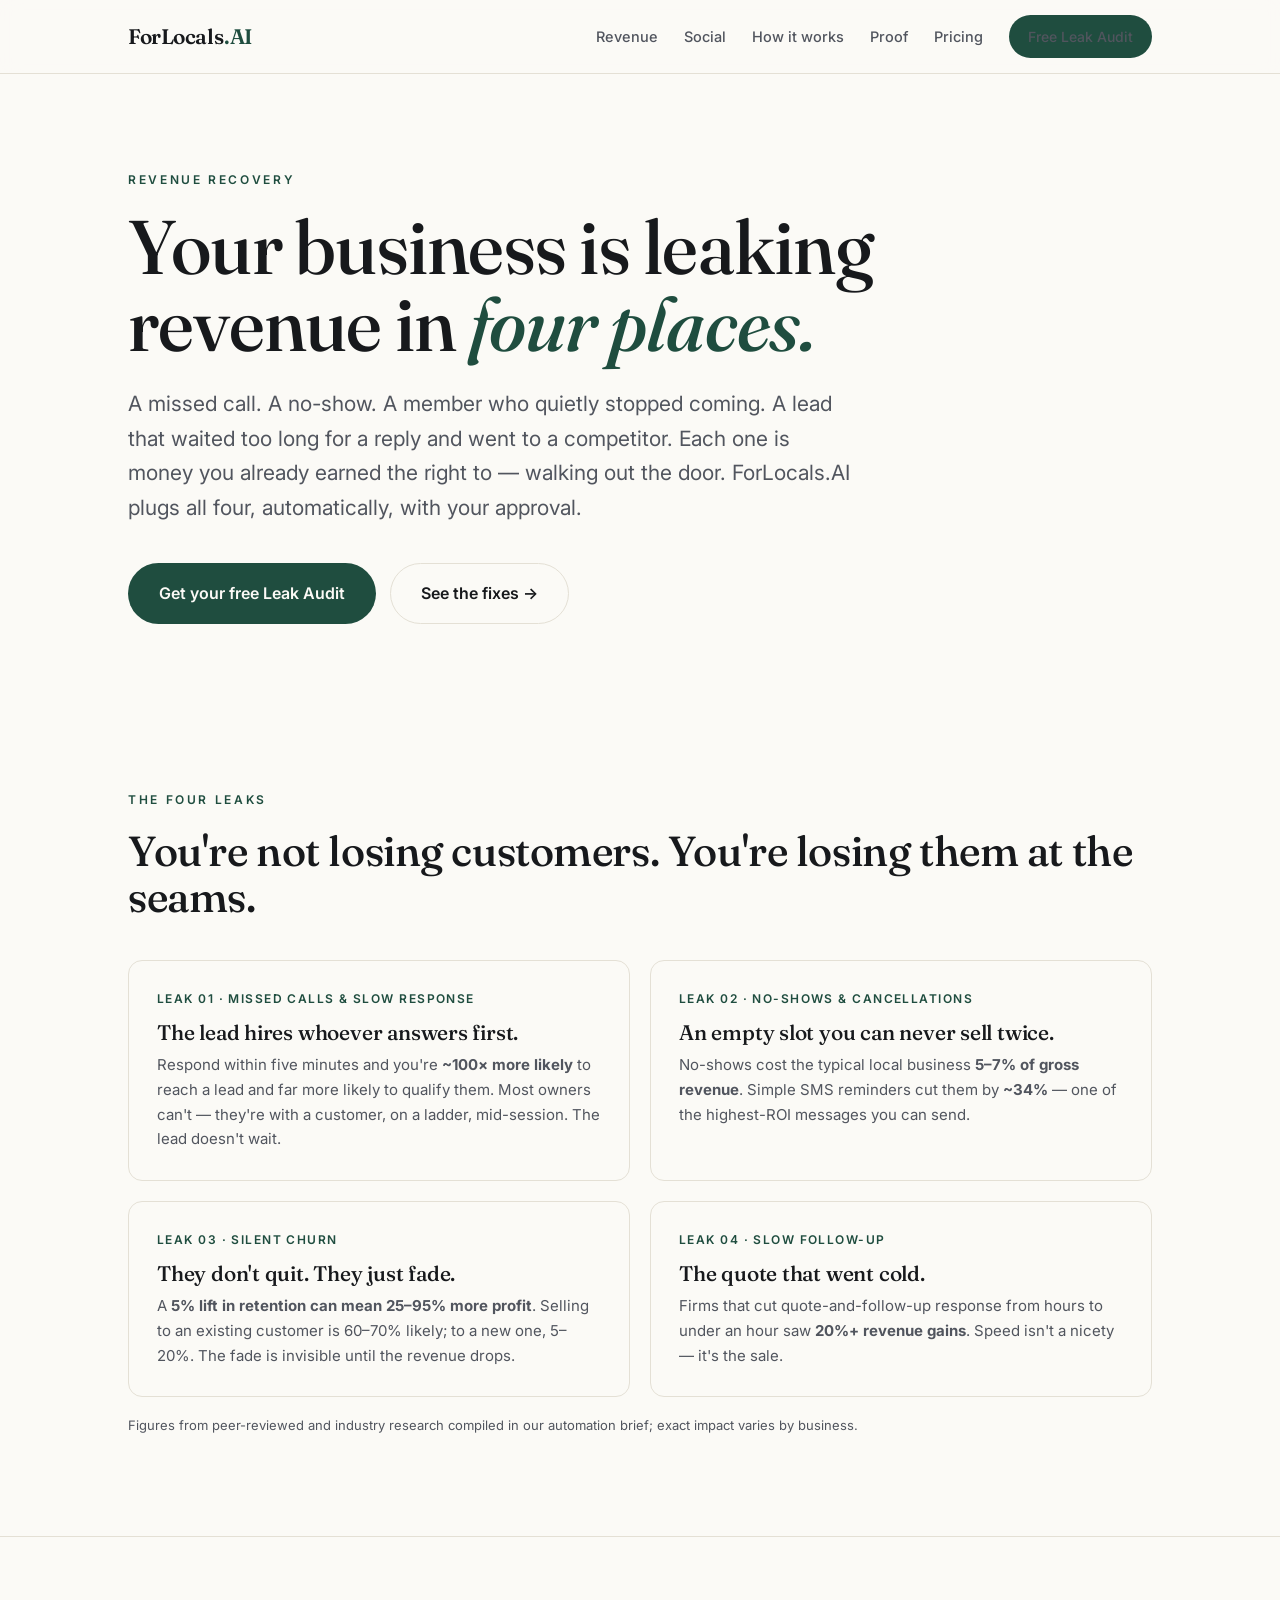
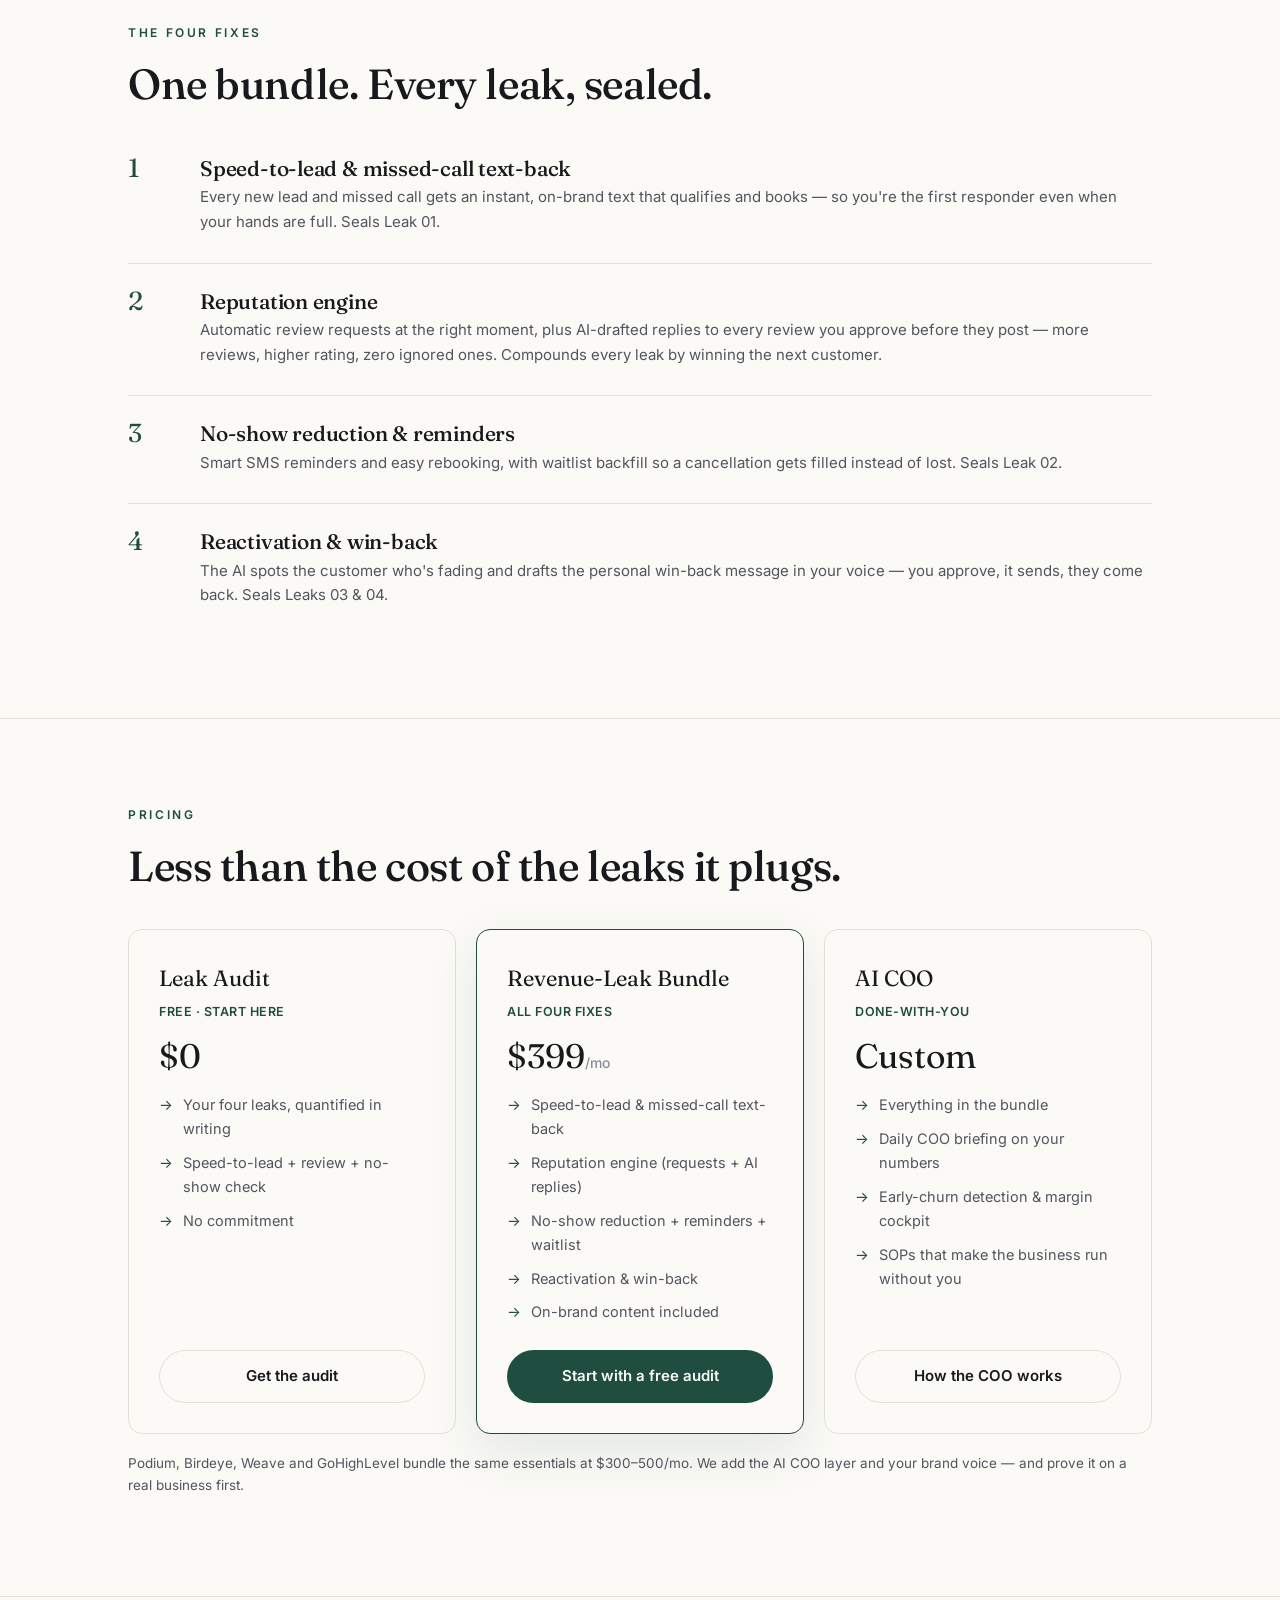
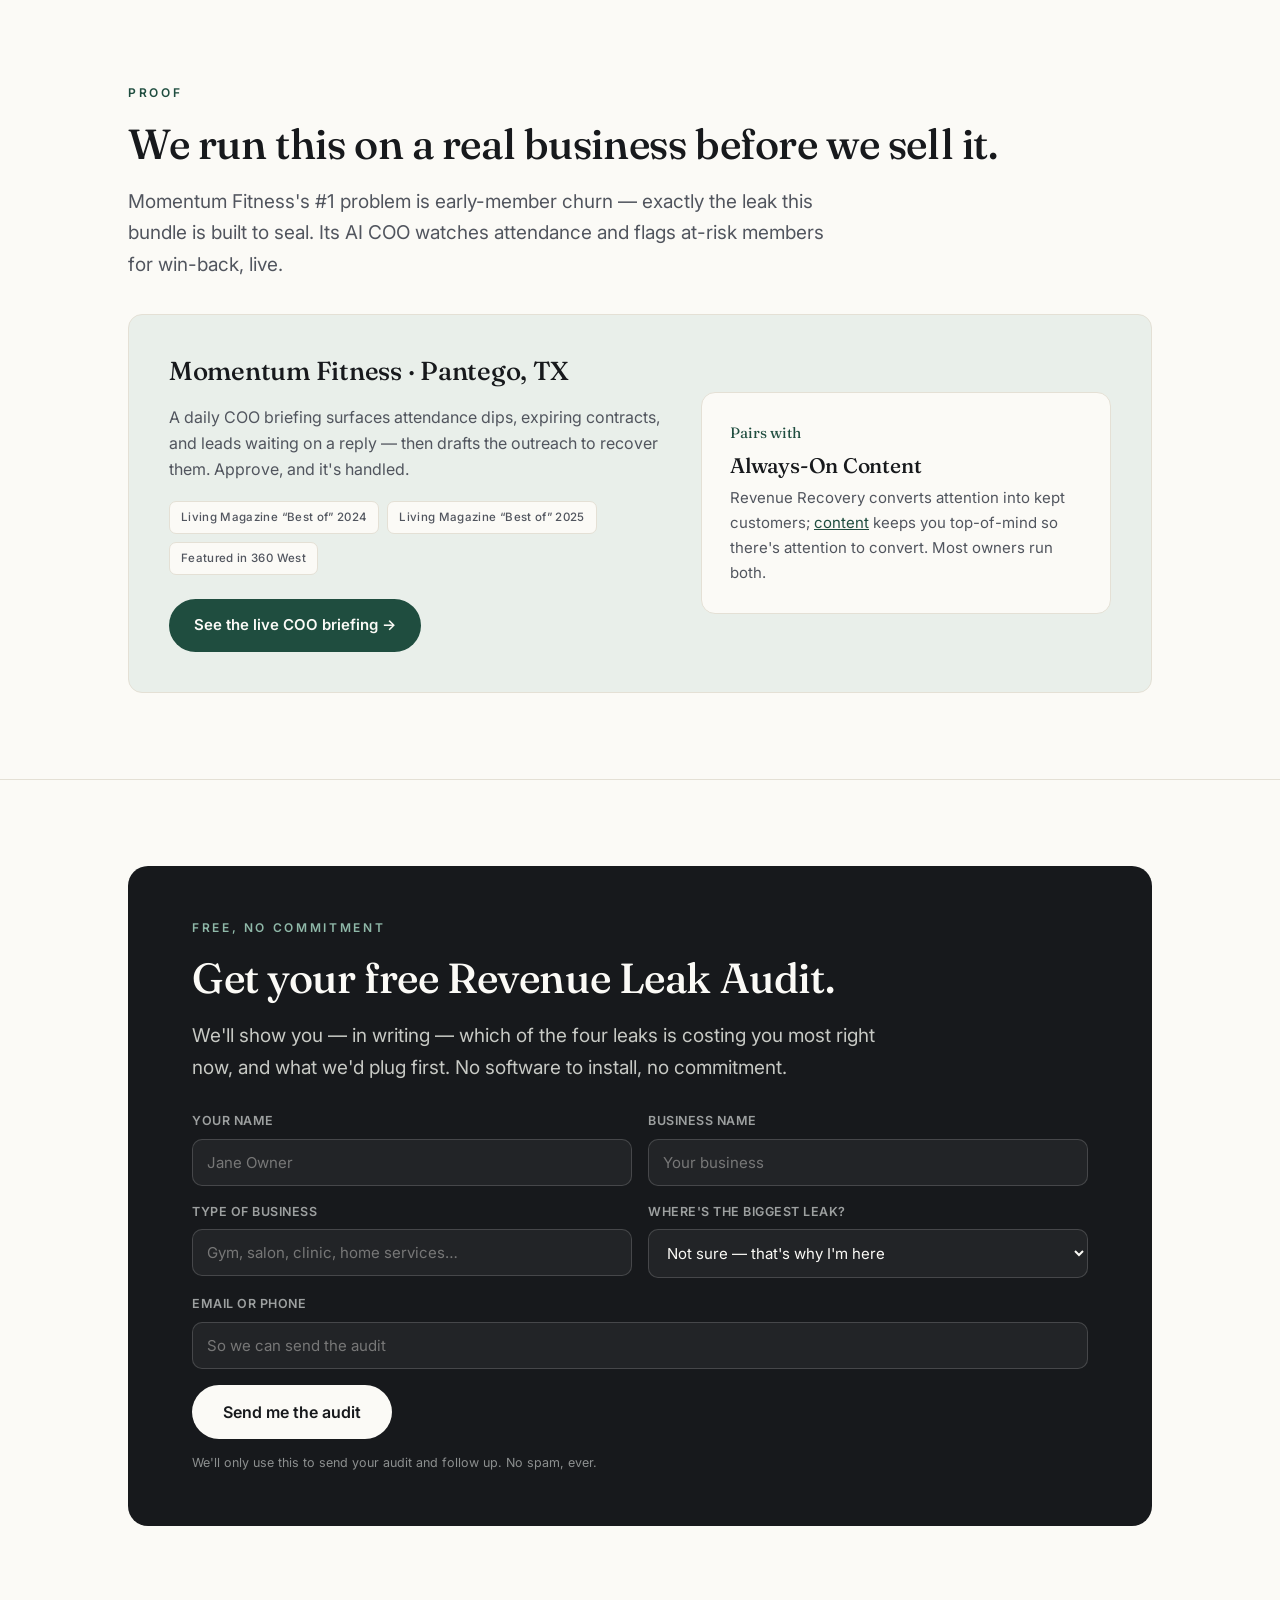
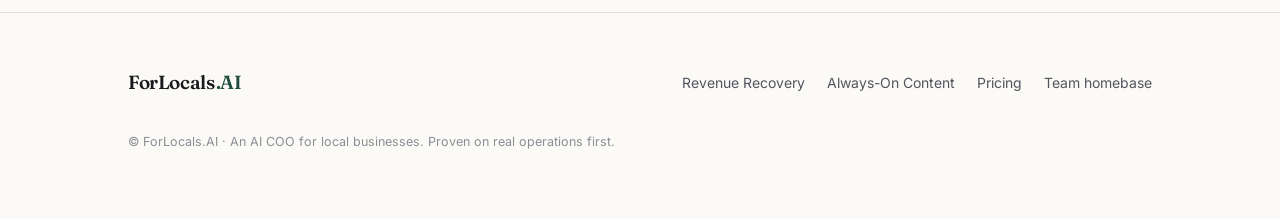
==== revenue/index.html @ 541c79ea "[website] Build public marketing site (home + /social + /revenue) on own brand Add ForLocals.AI's fi" ====
<!DOCTYPE html>
<html lang="en">
<head>
<meta charset="UTF-8" />
<meta name="viewport" content="width=device-width, initial-scale=1.0" />
<title>Revenue Recovery — ForLocals.AI</title>
<meta name="description" content="Your local business is leaking revenue in four places: missed calls, no-shows, silent churn, and slow follow-up. ForLocals.AI plugs all four — automatically, with your approval." />
<meta property="og:title" content="Revenue Recovery — ForLocals.AI" />
<meta property="og:description" content="Missed calls, no-shows, silent churn, slow follow-up. Four leaks, four fixes — proven on a real business." />
<link rel="preconnect" href="https://fonts.googleapis.com" />
<link rel="preconnect" href="https://fonts.gstatic.com" crossorigin />
<link href="https://fonts.googleapis.com/css2?family=Fraunces:ital,opsz,wght@0,9..144,400;0,9..144,500;1,9..144,500&family=Inter:wght@400;500;600&display=swap" rel="stylesheet" />
<link rel="stylesheet" href="/site/marketing.css" />
</head>
<body>

<nav class="site-nav">
  <div class="nav-inner">
    <a class="wordmark" href="/">ForLocals<span class="dot-ai">.AI</span></a>
    <span class="nav-spacer"></span>
    <button class="nav-toggle" aria-label="Menu">≡</button>
    <div class="nav-links">
      <a href="/revenue/">Revenue</a>
      <a href="/social/">Social</a>
      <a href="/#how">How it works</a>
      <a href="/#proof">Proof</a>
      <a href="#pricing">Pricing</a>
      <a class="btn btn-primary nav-cta" href="#audit">Free Leak Audit</a>
    </div>
  </div>
</nav>

<header class="hero">
  <div class="container">
    <p class="eyebrow">Revenue Recovery</p>
    <h1>Your business is leaking revenue in <em>four places.</em></h1>
    <p class="lead">A missed call. A no-show. A member who quietly stopped coming. A lead that waited
      too long for a reply and went to a competitor. Each one is money you already earned the right
      to — walking out the door. ForLocals.AI plugs all four, automatically, with your approval.</p>
    <div class="hero-actions">
      <a class="btn btn-primary btn-lg" href="#audit">Get your free Leak Audit</a>
      <a class="btn btn-ghost btn-lg" href="#fixes">See the fixes →</a>
    </div>
  </div>
</header>

<section class="section" id="leaks">
  <div class="container">
    <p class="eyebrow">The four leaks</p>
    <h2>You're not losing customers. You're losing them at the seams.</h2>
    <div class="grid grid-2" style="margin-top:40px;">
      <div class="card">
        <div class="kicker">Leak 01 · Missed calls &amp; slow response</div>
        <h3>The lead hires whoever answers first.</h3>
        <p>Respond within five minutes and you're <strong>~100× more likely</strong> to reach a lead
          and far more likely to qualify them. Most owners can't — they're with a customer, on a
          ladder, mid-session. The lead doesn't wait.</p>
      </div>
      <div class="card">
        <div class="kicker">Leak 02 · No-shows &amp; cancellations</div>
        <h3>An empty slot you can never sell twice.</h3>
        <p>No-shows cost the typical local business <strong>5–7% of gross revenue</strong>. Simple SMS
          reminders cut them by <strong>~34%</strong> — one of the highest-ROI messages you can send.</p>
      </div>
      <div class="card">
        <div class="kicker">Leak 03 · Silent churn</div>
        <h3>They don't quit. They just fade.</h3>
        <p>A <strong>5% lift in retention can mean 25–95% more profit</strong>. Selling to an existing
          customer is 60–70% likely; to a new one, 5–20%. The fade is invisible until the revenue drops.</p>
      </div>
      <div class="card">
        <div class="kicker">Leak 04 · Slow follow-up</div>
        <h3>The quote that went cold.</h3>
        <p>Firms that cut quote-and-follow-up response from hours to under an hour saw
          <strong>20%+ revenue gains</strong>. Speed isn't a nicety — it's the sale.</p>
      </div>
    </div>
    <p class="muted" style="font-size:13px;margin-top:18px;">Figures from peer-reviewed and industry
      research compiled in our automation brief; exact impact varies by business.</p>
  </div>
</section>

<section class="section" id="fixes">
  <div class="container">
    <p class="eyebrow">The four fixes</p>
    <h2>One bundle. Every leak, sealed.</h2>
    <div class="steps" style="margin-top:24px;">
      <div class="step"><div>
        <h3>Speed-to-lead &amp; missed-call text-back</h3>
        <p>Every new lead and missed call gets an instant, on-brand text that qualifies and books —
          so you're the first responder even when your hands are full. <span class="muted">Seals Leak 01.</span></p>
      </div></div>
      <div class="step"><div>
        <h3>Reputation engine</h3>
        <p>Automatic review requests at the right moment, plus AI-drafted replies to every review you
          approve before they post — more reviews, higher rating, zero ignored ones. <span class="muted">Compounds every leak by winning the next customer.</span></p>
      </div></div>
      <div class="step"><div>
        <h3>No-show reduction &amp; reminders</h3>
        <p>Smart SMS reminders and easy rebooking, with waitlist backfill so a cancellation gets
          filled instead of lost. <span class="muted">Seals Leak 02.</span></p>
      </div></div>
      <div class="step"><div>
        <h3>Reactivation &amp; win-back</h3>
        <p>The AI spots the customer who's fading and drafts the personal win-back message in your
          voice — you approve, it sends, they come back. <span class="muted">Seals Leaks 03 &amp; 04.</span></p>
      </div></div>
    </div>
  </div>
</section>

<section class="section" id="pricing">
  <div class="container">
    <p class="eyebrow">Pricing</p>
    <h2>Less than the cost of the leaks it plugs.</h2>
    <div class="tiers" style="margin-top:40px;">
      <div class="tier">
        <div class="tier-name">Leak Audit</div>
        <div class="tier-tag">Free · start here</div>
        <div class="price">$0</div>
        <ul>
          <li>Your four leaks, quantified in writing</li>
          <li>Speed-to-lead + review + no-show check</li>
          <li>No commitment</li>
        </ul>
        <a class="btn btn-ghost" href="#audit">Get the audit</a>
      </div>
      <div class="tier featured">
        <!-- PRICE TOKEN: default $399/mo, within the $300–500 incumbent band. Confirm exact figure. -->
        <div class="tier-name">Revenue-Leak Bundle</div>
        <div class="tier-tag">All four fixes</div>
        <div class="price">$399<small>/mo</small></div>
        <ul>
          <li>Speed-to-lead &amp; missed-call text-back</li>
          <li>Reputation engine (requests + AI replies)</li>
          <li>No-show reduction + reminders + waitlist</li>
          <li>Reactivation &amp; win-back</li>
          <li>On-brand content included</li>
        </ul>
        <a class="btn btn-primary" href="#audit">Start with a free audit</a>
      </div>
      <div class="tier">
        <div class="tier-name">AI COO</div>
        <div class="tier-tag">Done-with-you</div>
        <div class="price">Custom</div>
        <ul>
          <li>Everything in the bundle</li>
          <li>Daily COO briefing on your numbers</li>
          <li>Early-churn detection &amp; margin cockpit</li>
          <li>SOPs that make the business run without you</li>
        </ul>
        <a class="btn btn-ghost" href="/#how">How the COO works</a>
      </div>
    </div>
    <p class="muted" style="font-size:13.5px;margin-top:18px;">Podium, Birdeye, Weave and GoHighLevel
      bundle the same essentials at $300–500/mo. We add the AI COO layer and your brand voice — and
      prove it on a real business first.</p>
  </div>
</section>

<section class="section" id="proof">
  <div class="container">
    <p class="eyebrow">Proof</p>
    <h2>We run this on a real business before we sell it.</h2>
    <p class="lead" style="margin-bottom:34px;">Momentum Fitness's #1 problem is early-member
      churn — exactly the leak this bundle is built to seal. Its AI COO watches attendance and
      flags at-risk members for win-back, live.</p>
    <div class="proof-card">
      <div>
        <h3 style="font-size:26px;">Momentum Fitness · Pantego, TX</h3>
        <p class="muted">A daily COO briefing surfaces attendance dips, expiring contracts, and leads
          waiting on a reply — then drafts the outreach to recover them. Approve, and it's handled.</p>
        <div class="awards">
          <span class="award">Living Magazine “Best of” 2024</span>
          <span class="award">Living Magazine “Best of” 2025</span>
          <span class="award">Featured in 360 West</span>
        </div>
        <div style="margin-top:24px;">
          <a class="btn btn-primary" href="/businesses/momentum-fitness/apps/coo-briefing/index.html">See the live COO briefing →</a>
        </div>
      </div>
      <div>
        <div class="card" style="background:var(--paper);">
          <div class="num">Pairs with</div>
          <h3 style="margin-top:6px;">Always-On Content</h3>
          <p>Revenue Recovery converts attention into kept customers; <a href="/social/">content</a>
            keeps you top-of-mind so there's attention to convert. Most owners run both.</p>
        </div>
      </div>
    </div>
  </div>
</section>

<section class="section" id="audit">
  <div class="container">
    <div class="form-wrap">
      <p class="eyebrow">Free, no commitment</p>
      <h2>Get your free Revenue Leak Audit.</h2>
      <p class="lead">We'll show you — in writing — which of the four leaks is costing you most right
        now, and what we'd plug first. No software to install, no commitment.</p>
      <!-- FORM ENDPOINT: replace the action below with your Formspree/Tally endpoint. -->
      <form class="lead-form" action="https://formspree.io/f/REPLACE_WITH_FORM_ID" method="POST">
        <input type="hidden" name="interest" value="revenue" />
        <div class="field"><label>Your name</label><input name="name" required placeholder="Jane Owner" /></div>
        <div class="field"><label>Business name</label><input name="business" required placeholder="Your business" /></div>
        <div class="field"><label>Type of business</label><input name="vertical" placeholder="Gym, salon, clinic, home services…" /></div>
        <div class="field"><label>Where's the biggest leak?</label>
          <select name="biggest_leak">
            <option value="">Not sure — that's why I'm here</option>
            <option>Missed calls / slow lead response</option>
            <option>No-shows &amp; cancellations</option>
            <option>Customers quietly leaving</option>
            <option>Slow quote / follow-up</option>
          </select>
        </div>
        <div class="field full"><label>Email or phone</label><input name="contact" required placeholder="So we can send the audit" /></div>
        <div class="full"><button class="btn btn-primary btn-lg" type="submit">Send me the audit</button></div>
      </form>
      <p class="form-note">We'll only use this to send your audit and follow up. No spam, ever.</p>
      <div class="form-thanks">Thanks — your audit request is in. We'll be in touch shortly.</div>
    </div>
  </div>
</section>

<footer class="site-footer">
  <div class="container footer-inner">
    <a class="wordmark" href="/">ForLocals<span class="dot-ai">.AI</span></a>
    <span class="nav-spacer"></span>
    <div class="footer-links">
      <a href="/revenue/">Revenue Recovery</a>
      <a href="/social/">Always-On Content</a>
      <a href="/#pricing">Pricing</a>
      <a href="/homebase.html">Team homebase</a>
    </div>
    <p class="footer-fine">© ForLocals.AI · An AI COO for local businesses. Proven on real operations first.</p>
  </div>
</footer>

<script src="/site/marketing.js"></script>
</body>
</html>
---- site/marketing.css ----
/* ===========================================================================
   ForLocals.AI — marketing site styles (shared by /, /social, /revenue)
   Aesthetic: premium minimal / editorial.
   --------------------------------------------------------------------------
   RETUNE THE BRAND HERE: the three knobs below control the whole look.
     --accent   : single brand accent (deep evergreen by default)
     --serif    : editorial display face (headlines)
     --sans     : body face
   Fonts are loaded via Google Fonts <link> in each page's <head>.
   =========================================================================== */
:root {
  /* palette */
  --paper:      #FBFAF6;   /* warm off-white page */
  --paper-2:    #F3F1EA;   /* faint panel fill */
  --ink:        #17191C;   /* near-black text */
  --ink-soft:   #51555E;   /* secondary text */
  --ink-faint:  #8A8E96;   /* captions / meta */
  --line:       #E4E0D5;   /* hairline borders */
  --accent:     #1F4D3F;   /* deep evergreen — the one brand color */
  --accent-ink: #16382D;   /* darker accent for hovers */
  --accent-soft:#E9EFEA;   /* accent tint background */
  --paper-on-accent: #FBFAF6;

  /* type */
  --serif: 'Fraunces', Georgia, 'Times New Roman', serif;
  --sans:  'Inter', system-ui, -apple-system, sans-serif;

  /* metrics */
  --maxw: 1080px;
  --radius: 14px;
}

* { box-sizing: border-box; }
html { scroll-behavior: smooth; }
body {
  margin: 0;
  font-family: var(--sans);
  color: var(--ink);
  background: var(--paper);
  line-height: 1.65;
  -webkit-font-smoothing: antialiased;
  text-rendering: optimizeLegibility;
}
img { max-width: 100%; display: block; }
a { color: var(--accent); }

/* ---------- layout primitives ---------- */
.container { max-width: var(--maxw); margin: 0 auto; padding: 0 28px; }
.section { padding: 86px 0; border-top: 1px solid var(--line); }
.section:first-of-type { border-top: 0; }
.section-narrow { max-width: 760px; }

.eyebrow {
  font-family: var(--sans);
  font-size: 12px; font-weight: 600;
  letter-spacing: .22em; text-transform: uppercase;
  color: var(--accent); margin: 0 0 18px;
}
h1, h2, h3 { font-family: var(--serif); font-weight: 500; color: var(--ink); letter-spacing: -.01em; }
h2 { font-size: clamp(28px, 3.6vw, 42px); line-height: 1.1; margin: 0 0 18px; }
h3 { font-size: 21px; line-height: 1.25; margin: 0 0 8px; }
.lead { font-size: clamp(17px, 1.6vw, 19px); color: var(--ink-soft); max-width: 60ch; }
.muted { color: var(--ink-soft); }

/* ---------- buttons ---------- */
.btn {
  display: inline-flex; align-items: center; gap: 8px;
  font-family: var(--sans); font-size: 15px; font-weight: 600;
  padding: 13px 24px; border-radius: 999px; text-decoration: none;
  border: 1px solid transparent; cursor: pointer; transition: all .16s ease;
}
.btn-primary { background: var(--accent); color: var(--paper-on-accent); }
.btn-primary:hover { background: var(--accent-ink); transform: translateY(-1px); }
.btn-ghost { background: transparent; color: var(--ink); border-color: var(--line); }
.btn-ghost:hover { border-color: var(--ink); }
.btn-lg { font-size: 16px; padding: 16px 30px; }

/* ---------- top nav ---------- */
.site-nav {
  position: sticky; top: 0; z-index: 60;
  background: rgba(251,250,246,.86); backdrop-filter: blur(10px);
  border-bottom: 1px solid var(--line);
}
.nav-inner { display: flex; align-items: center; gap: 22px; max-width: var(--maxw); margin: 0 auto; padding: 15px 28px; }
.wordmark { display: inline-flex; align-items: baseline; gap: 1px; font-family: var(--serif); font-weight: 600; font-size: 21px; color: var(--ink); text-decoration: none; letter-spacing: -.02em; }
.wordmark .dot-ai { color: var(--accent); }
.nav-spacer { flex: 1; }
.nav-links { display: flex; gap: 26px; align-items: center; }
.nav-links a { font-size: 14.5px; font-weight: 500; color: var(--ink-soft); text-decoration: none; }
.nav-links a:hover { color: var(--ink); }
.nav-cta { font-size: 14px !important; padding: 9px 18px; }
.nav-toggle { display: none; background: none; border: 0; font-size: 22px; color: var(--ink); cursor: pointer; line-height: 1; }

/* ---------- hero ---------- */
.hero { padding: 96px 0 80px; }
.hero h1 { font-size: clamp(40px, 6.2vw, 76px); line-height: 1.02; font-weight: 500; margin: 0 0 24px; max-width: 16ch; }
.hero h1 em { font-style: italic; color: var(--accent); }
.hero .lead { font-size: clamp(18px, 1.8vw, 21px); max-width: 56ch; }
.hero-actions { display: flex; flex-wrap: wrap; gap: 14px; margin-top: 38px; }

/* ---------- stat row ---------- */
.statline { display: flex; flex-wrap: wrap; gap: 40px; margin-top: 56px; padding-top: 30px; border-top: 1px solid var(--line); }
.stat b { display: block; font-family: var(--serif); font-size: 38px; font-weight: 500; color: var(--ink); line-height: 1; }
.stat span { display: block; font-size: 13px; color: var(--ink-faint); margin-top: 8px; max-width: 22ch; }

/* ---------- generic card grids ---------- */
.grid { display: grid; gap: 20px; }
.grid-2 { grid-template-columns: repeat(2, 1fr); }
.grid-3 { grid-template-columns: repeat(3, 1fr); }
.card {
  background: var(--paper); border: 1px solid var(--line);
  border-radius: var(--radius); padding: 28px;
}
.card .kicker { font-size: 12px; font-weight: 600; letter-spacing: .12em; text-transform: uppercase; color: var(--accent); margin: 0 0 10px; }
.card p { color: var(--ink-soft); margin: 0; font-size: 15px; }
.card .num { font-family: var(--serif); font-size: 15px; color: var(--accent); }

/* ---------- numbered steps ---------- */
.steps { counter-reset: step; display: grid; gap: 4px; }
.step { display: grid; grid-template-columns: 54px 1fr; gap: 18px; padding: 24px 0; border-top: 1px solid var(--line); align-items: start; }
.step:first-child { border-top: 0; }
.step::before { counter-increment: step; content: counter(step); font-family: var(--serif); font-size: 26px; color: var(--accent); line-height: 1; }
.step h3 { margin: 0 0 4px; }
.step p { margin: 0; color: var(--ink-soft); font-size: 15px; }

/* ---------- hub route cards (home) ---------- */
.hub { display: grid; grid-template-columns: 1fr 1fr; gap: 22px; }
.hub-card {
  display: block; text-decoration: none; color: inherit;
  border: 1px solid var(--line); border-radius: var(--radius);
  padding: 34px; background: var(--paper); transition: border-color .16s, transform .16s;
}
.hub-card:hover { border-color: var(--accent); transform: translateY(-3px); }
.hub-card .kicker { font-size: 12px; font-weight: 600; letter-spacing: .12em; text-transform: uppercase; color: var(--accent); }
.hub-card h3 { margin: 12px 0 10px; font-size: 25px; }
.hub-card p { color: var(--ink-soft); margin: 0 0 18px; }
.hub-card .go { font-weight: 600; color: var(--accent); font-size: 15px; }

/* ---------- pricing tiers ---------- */
.tiers { display: grid; grid-template-columns: repeat(3, 1fr); gap: 20px; align-items: stretch; }
.tier { display: flex; flex-direction: column; border: 1px solid var(--line); border-radius: var(--radius); padding: 30px; background: var(--paper); }
.tier.featured { border-color: var(--accent); box-shadow: 0 18px 50px rgba(31,77,63,.10); }
.tier .tier-name { font-family: var(--serif); font-size: 22px; margin: 0 0 6px; }
.tier .tier-tag { font-size: 12.5px; color: var(--accent); font-weight: 600; letter-spacing: .04em; text-transform: uppercase; margin: 0 0 16px; }
.tier .price { font-family: var(--serif); font-size: 34px; color: var(--ink); line-height: 1; }
.tier .price small { font-family: var(--sans); font-size: 14px; color: var(--ink-faint); font-weight: 500; }
.tier ul { list-style: none; padding: 0; margin: 20px 0 26px; display: grid; gap: 10px; }
.tier li { position: relative; padding-left: 24px; font-size: 14.5px; color: var(--ink-soft); }
.tier li::before { content: "→"; position: absolute; left: 0; color: var(--accent); }
.tier .btn { margin-top: auto; justify-content: center; }

/* ---------- proof ---------- */
.proof-card { display: grid; grid-template-columns: 1.2fr 1fr; gap: 40px; align-items: center; background: var(--accent-soft); border: 1px solid var(--line); border-radius: var(--radius); padding: 40px; }
.awards { display: flex; flex-wrap: wrap; gap: 8px; margin-top: 18px; }
.award { font-size: 11.5px; font-weight: 500; letter-spacing: .03em; color: var(--ink-soft); border: 1px solid var(--line); background: var(--paper); padding: 6px 11px; border-radius: 7px; }

/* ---------- FAQ ---------- */
.faq details { border-top: 1px solid var(--line); padding: 20px 0; }
.faq details:last-child { border-bottom: 1px solid var(--line); }
.faq summary { font-family: var(--serif); font-size: 19px; cursor: pointer; list-style: none; color: var(--ink); display: flex; justify-content: space-between; gap: 16px; }
.faq summary::-webkit-details-marker { display: none; }
.faq summary::after { content: "+"; color: var(--accent); font-family: var(--sans); font-weight: 400; }
.faq details[open] summary::after { content: "–"; }
.faq details p { color: var(--ink-soft); margin: 14px 0 0; font-size: 15.5px; max-width: 70ch; }

/* ---------- lead form ---------- */
.form-wrap { background: var(--ink); color: var(--paper); border-radius: 20px; padding: 52px clamp(28px, 5vw, 64px); }
.form-wrap .eyebrow { color: #8FB8A8; }
.form-wrap h2 { color: var(--paper); }
.form-wrap .lead { color: #C7C9C4; }
.lead-form { display: grid; grid-template-columns: 1fr 1fr; gap: 16px; margin-top: 28px; }
.lead-form .full { grid-column: 1 / -1; }
.field label { display: block; font-size: 12.5px; font-weight: 600; letter-spacing: .04em; text-transform: uppercase; color: #9DA0A0; margin-bottom: 7px; }
.field input, .field select {
  width: 100%; font-family: var(--sans); font-size: 15px; color: var(--paper);
  background: rgba(255,255,255,.05); border: 1px solid rgba(255,255,255,.16);
  border-radius: 10px; padding: 13px 14px;
}
.field input::placeholder { color: #777; }
.field input:focus, .field select:focus { outline: none; border-color: #8FB8A8; }
.field select option { color: #17191C; }
.form-note { font-size: 12.5px; color: #8C8F8F; margin: 14px 0 0; }
.form-thanks { display: none; padding: 18px 0; font-size: 16px; color: #B6D6C8; }
.form-wrap .btn-primary { background: var(--paper); color: var(--ink); }
.form-wrap .btn-primary:hover { background: #fff; }

/* ---------- footer ---------- */
.site-footer { border-top: 1px solid var(--line); padding: 54px 0; }
.footer-inner { display: flex; flex-wrap: wrap; gap: 24px; align-items: center; }
.footer-inner .wordmark { font-size: 19px; }
.footer-links { display: flex; gap: 22px; flex-wrap: wrap; }
.footer-links a { font-size: 14px; color: var(--ink-soft); text-decoration: none; }
.footer-links a:hover { color: var(--ink); }
.footer-fine { width: 100%; font-size: 12.5px; color: var(--ink-faint); margin-top: 10px; }

/* ---------- responsive ---------- */
@media (max-width: 860px) {
  .grid-2, .grid-3, .hub, .tiers, .proof-card, .lead-form { grid-template-columns: 1fr; }
  .nav-links { position: absolute; top: 100%; left: 0; right: 0; flex-direction: column; align-items: flex-start; gap: 0; background: var(--paper); border-bottom: 1px solid var(--line); padding: 8px 28px 18px; display: none; }
  .nav-links.open { display: flex; }
  .nav-links a { padding: 11px 0; width: 100%; }
  .nav-toggle { display: block; }
  .section { padding: 64px 0; }
  .hero { padding: 64px 0 56px; }
  .statline { gap: 28px; }
}
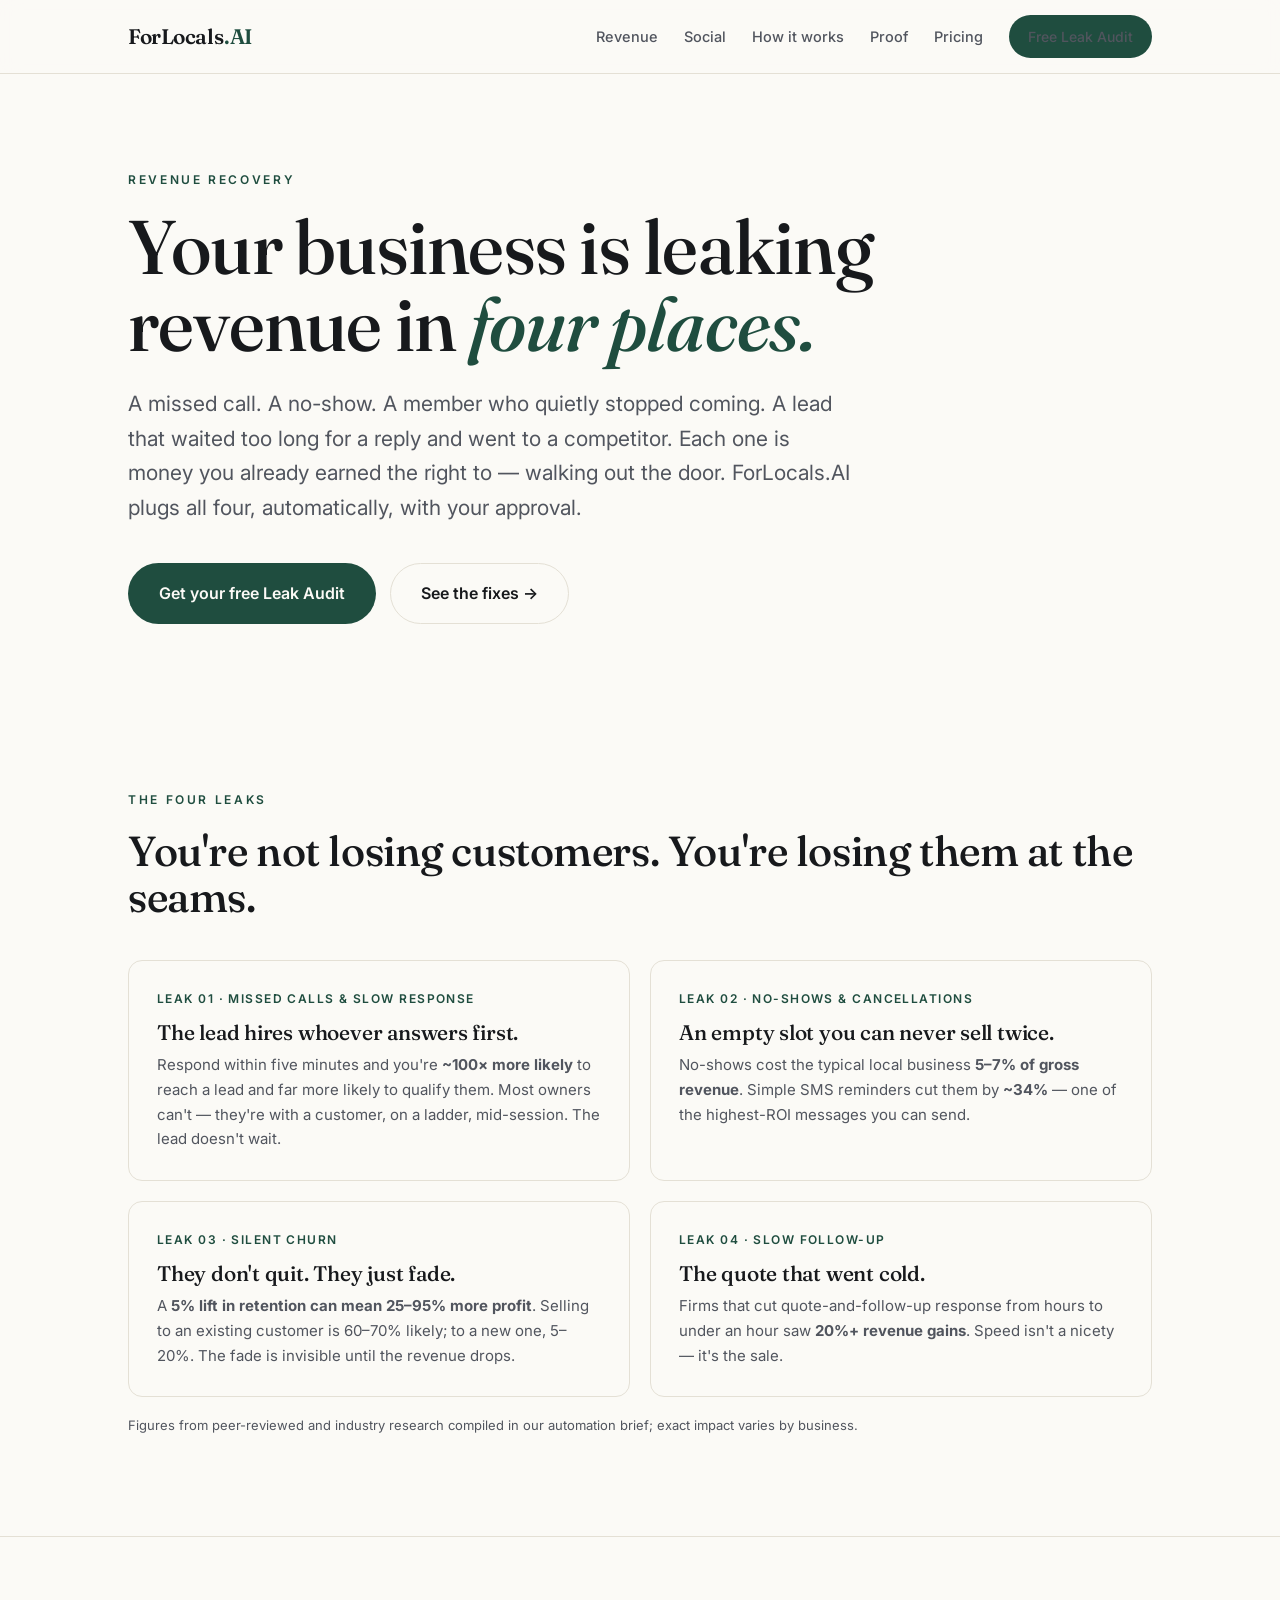
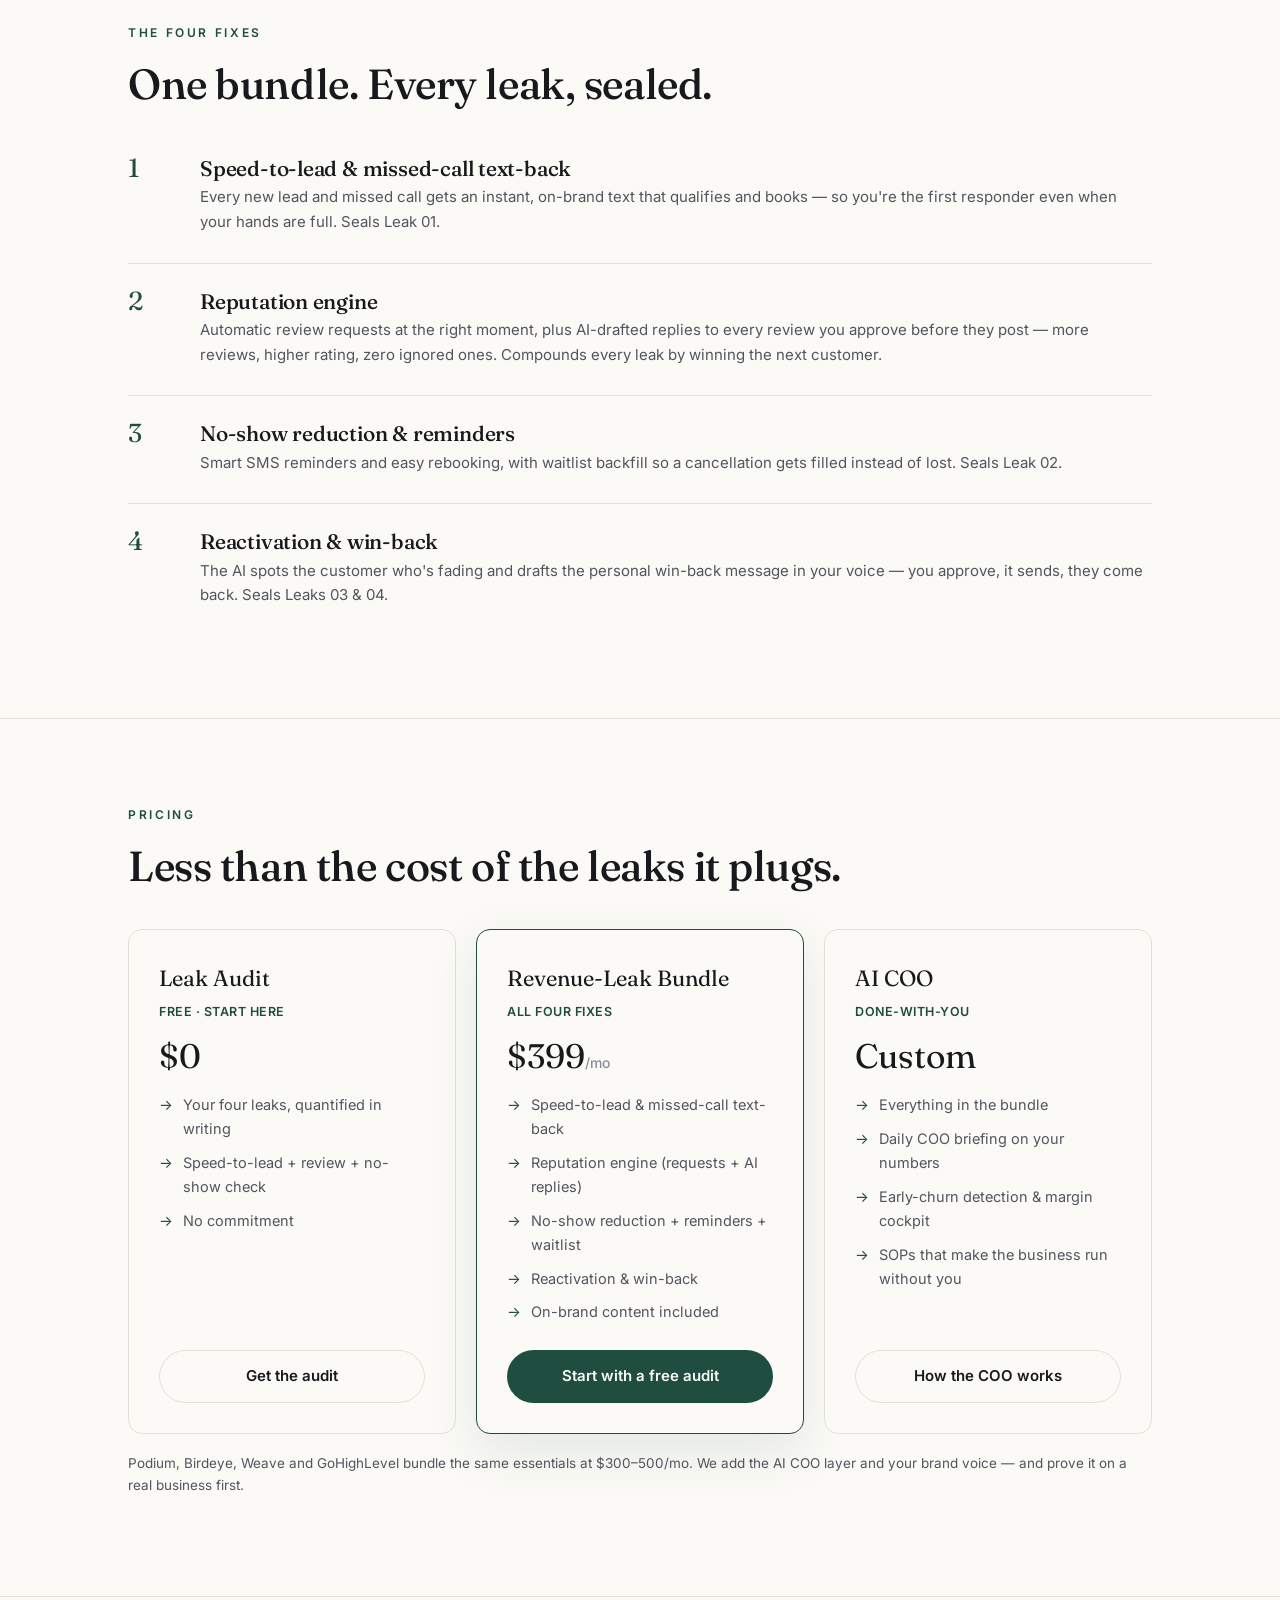
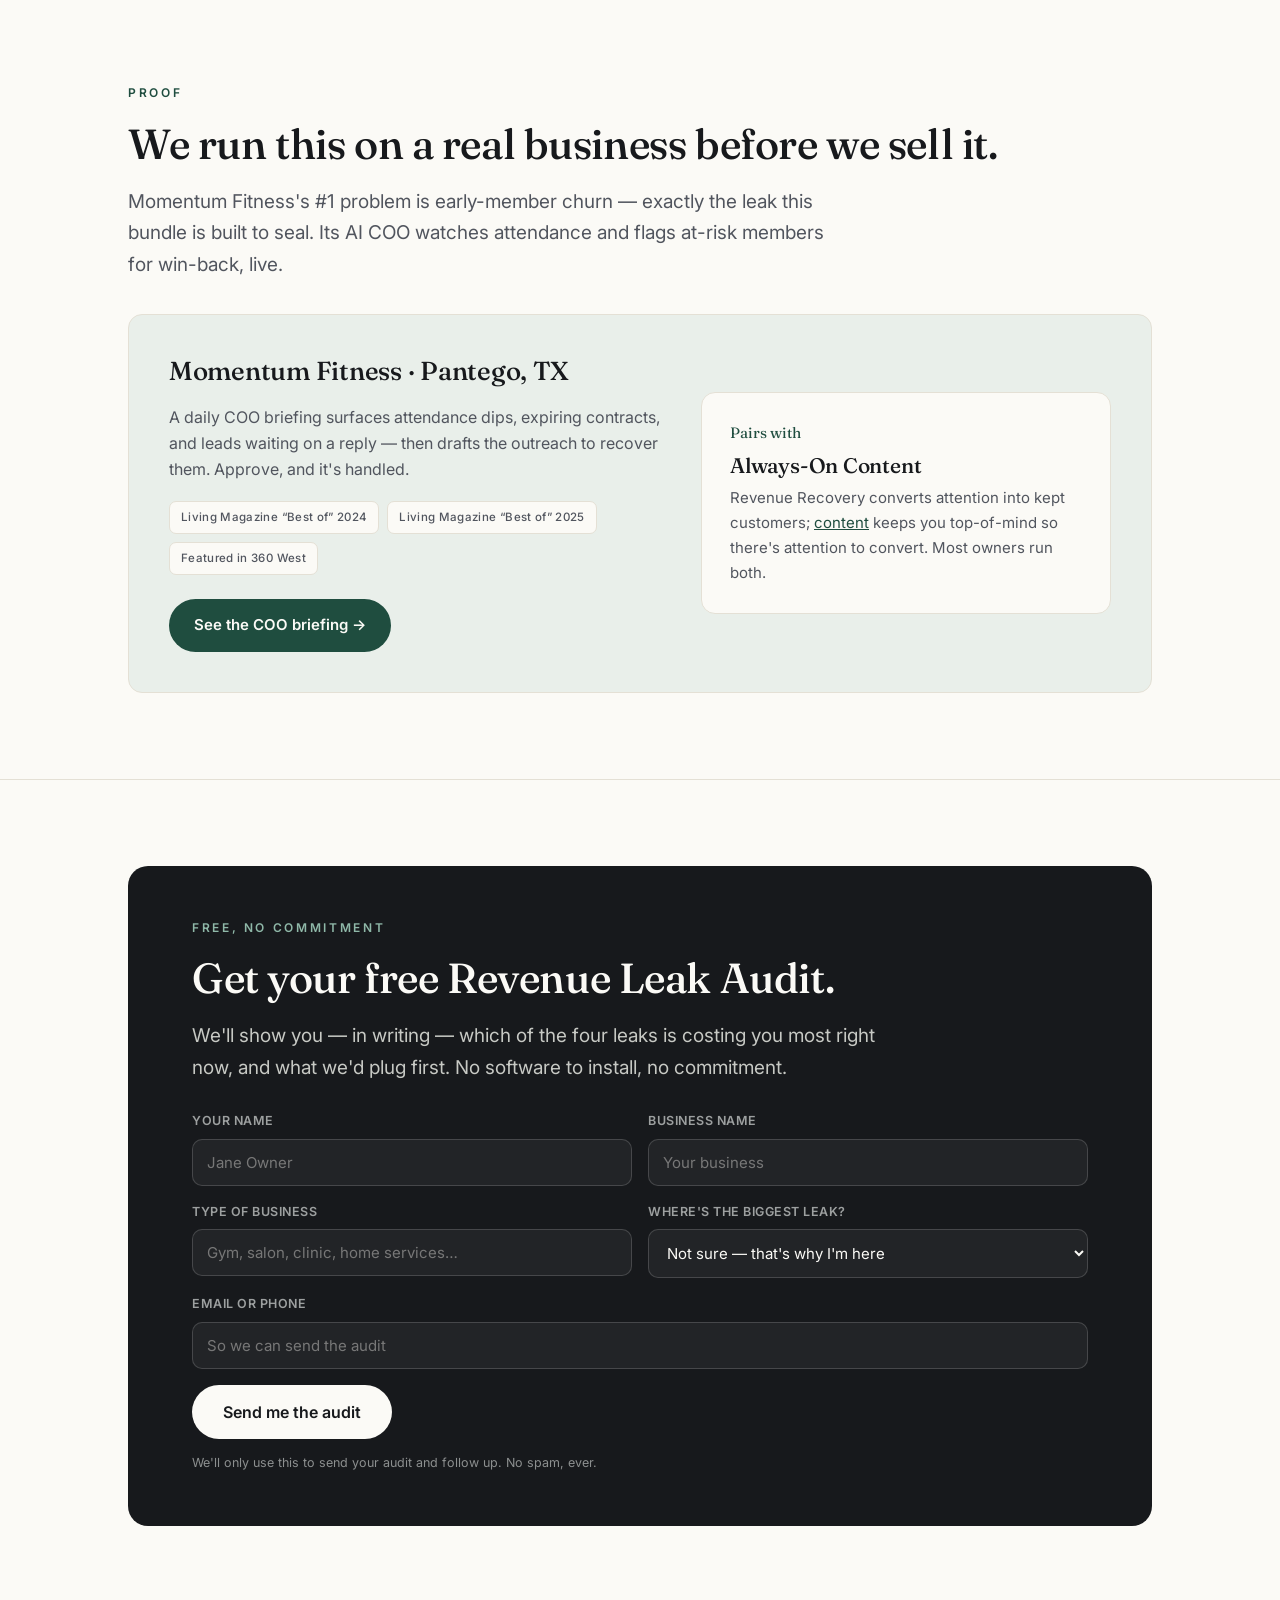
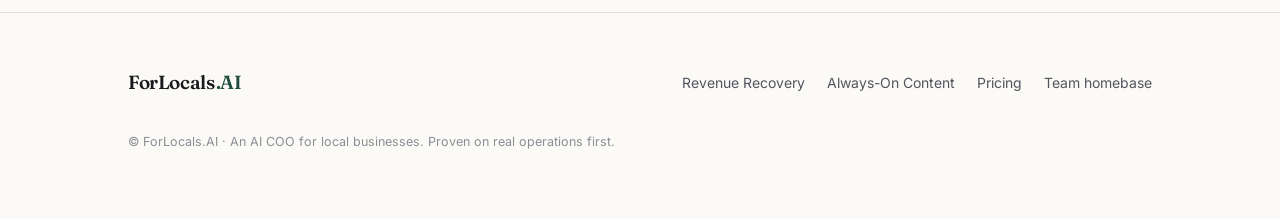
==== commit f5663f77: "[demo] Split Momentum into live operational homebase + frozen social-proof demo Create a frozen, cur" ====
--- a/revenue/index.html
+++ b/revenue/index.html
@@ -176,7 +176,7 @@
           <span class="award">Featured in 360 West</span>
         </div>
         <div style="margin-top:24px;">
-          <a class="btn btn-primary" href="/businesses/momentum-fitness/apps/coo-briefing/index.html">See the live COO briefing →</a>
+          <a class="btn btn-primary" href="/demo/momentum/apps/coo-briefing/index.html">See the COO briefing →</a>
         </div>
       </div>
       <div>
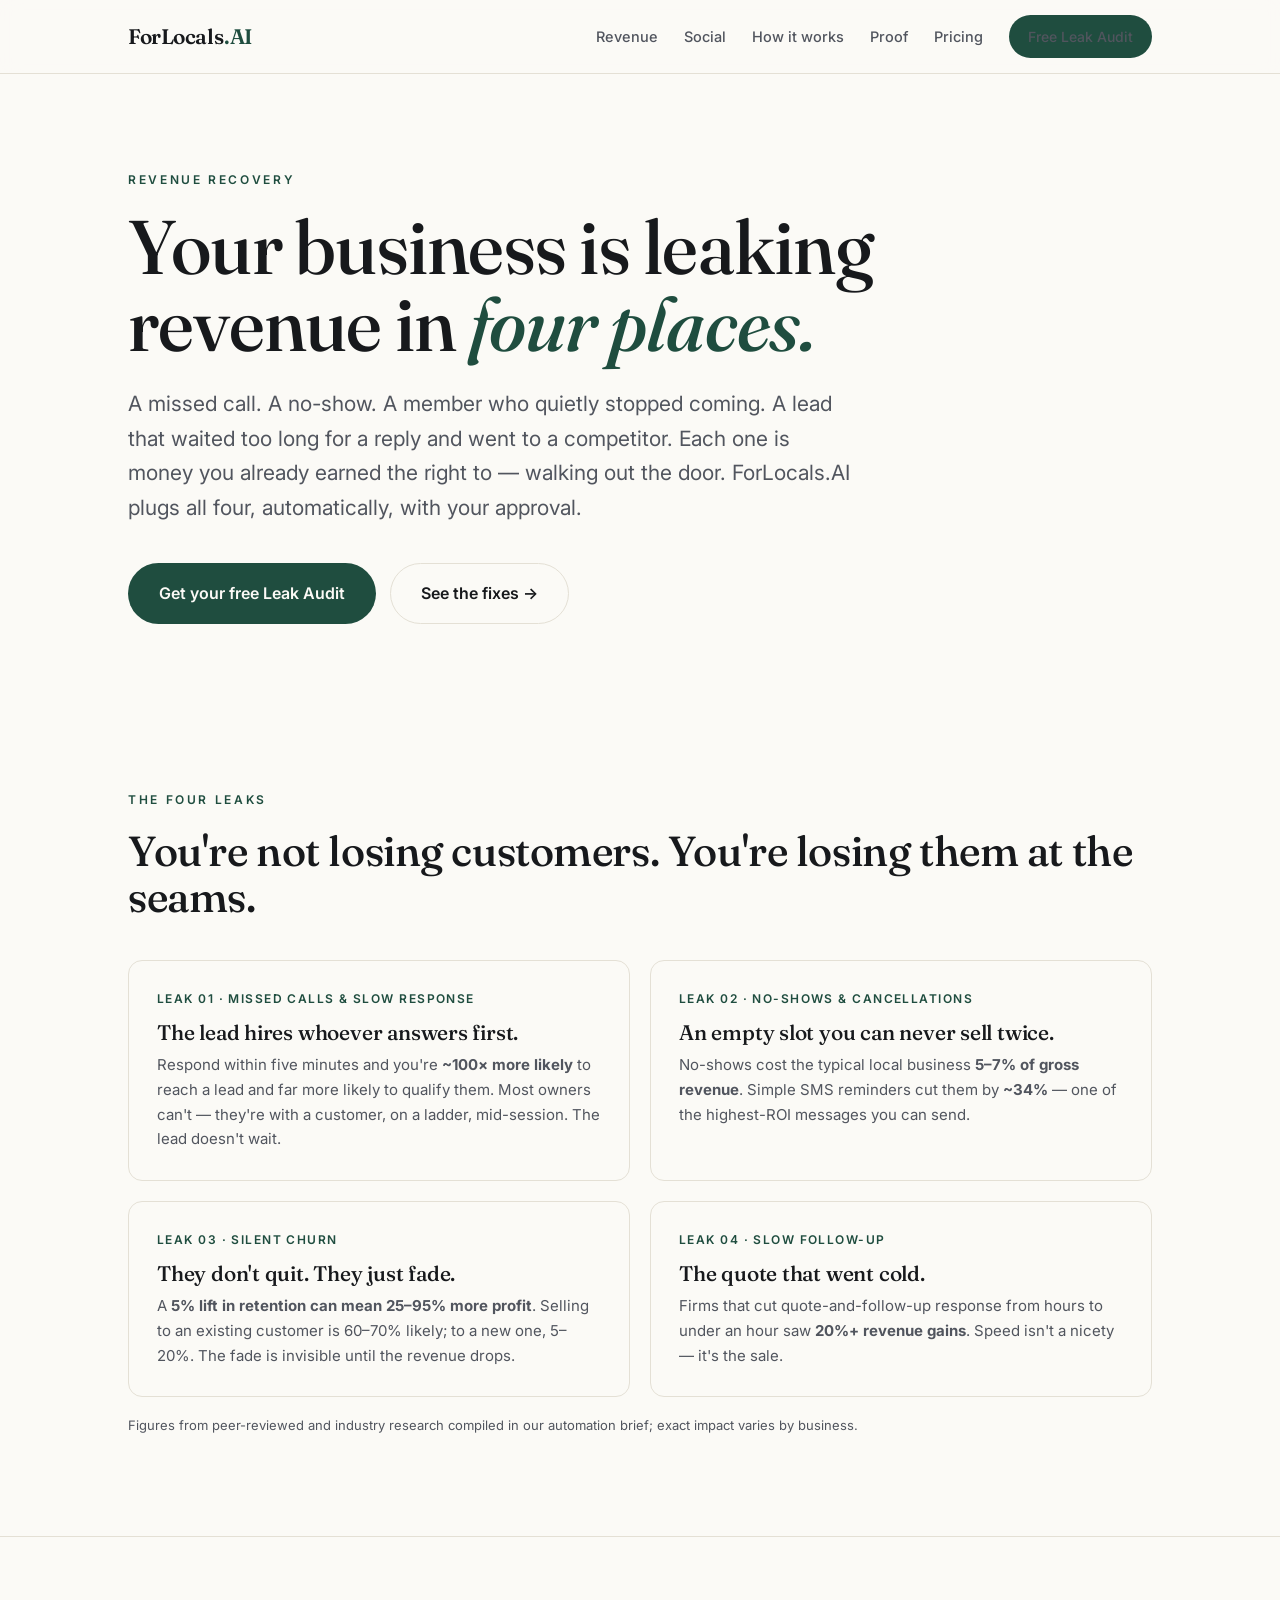
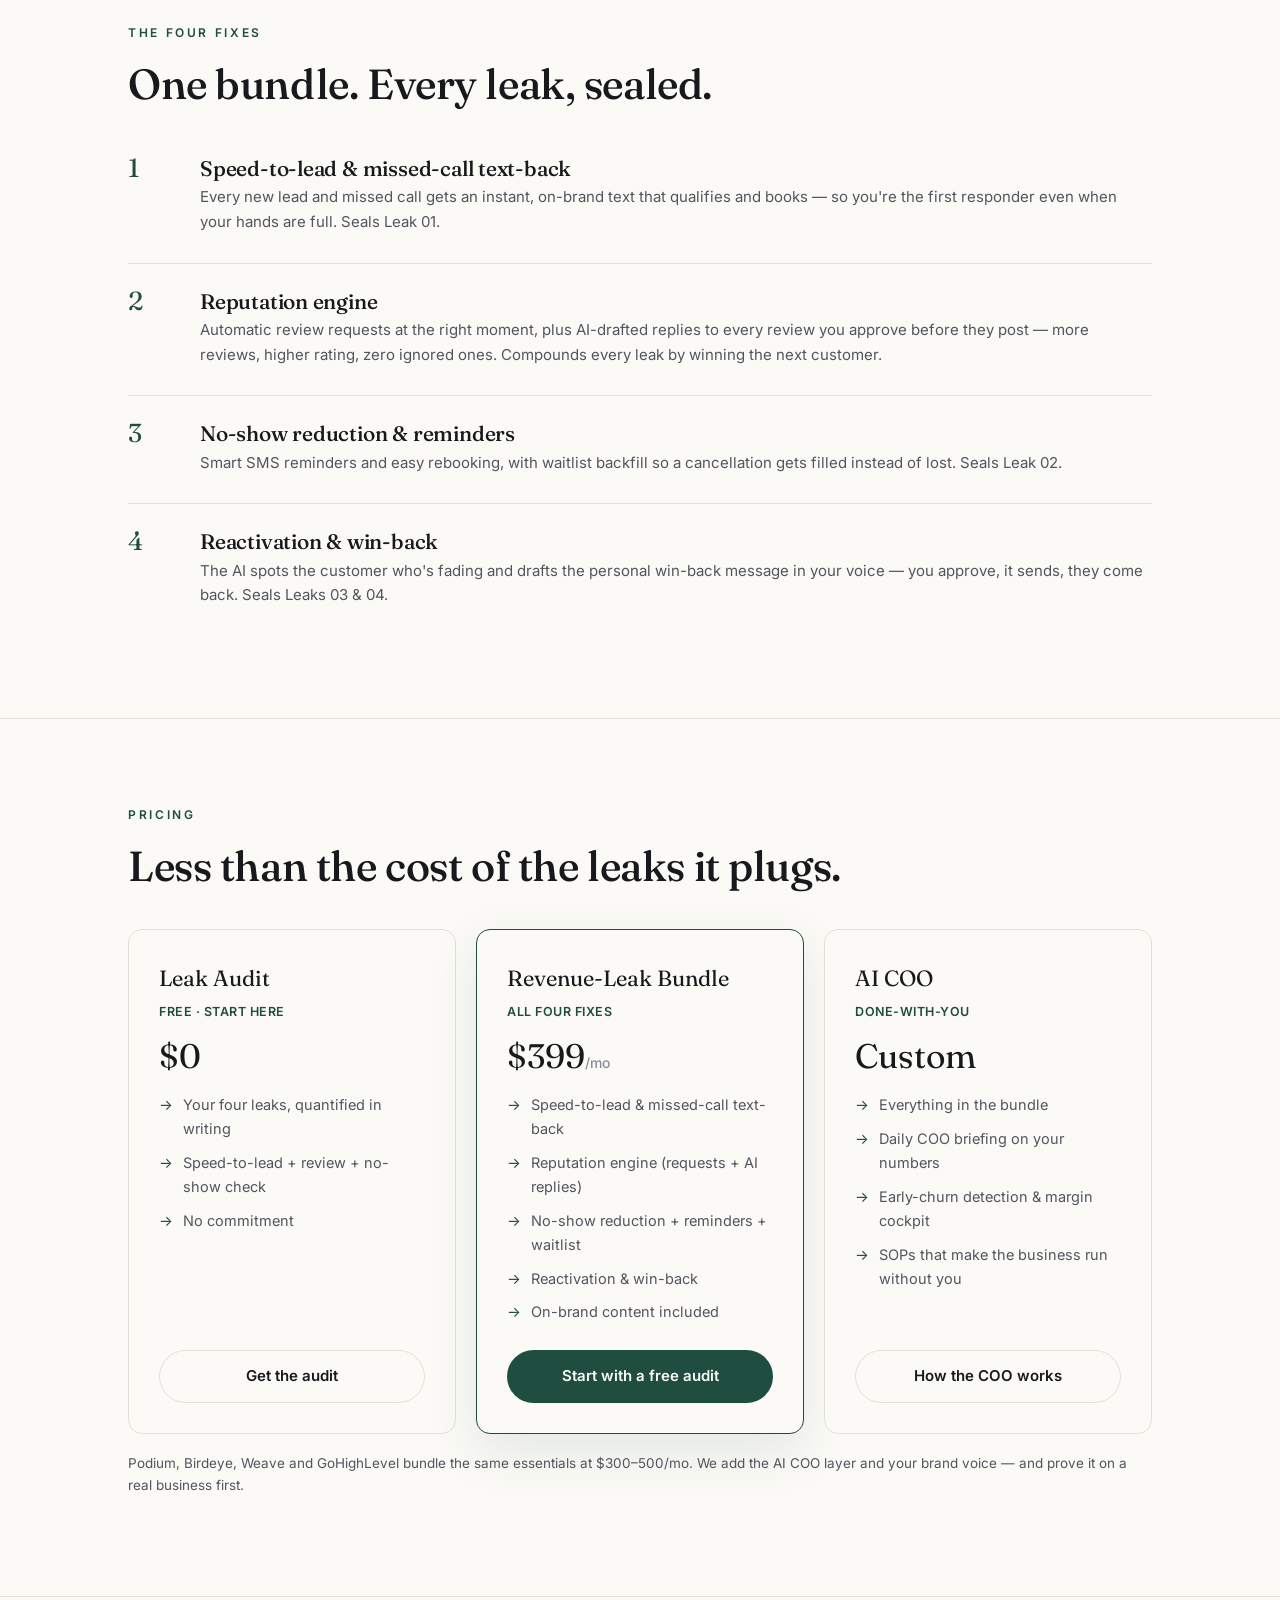
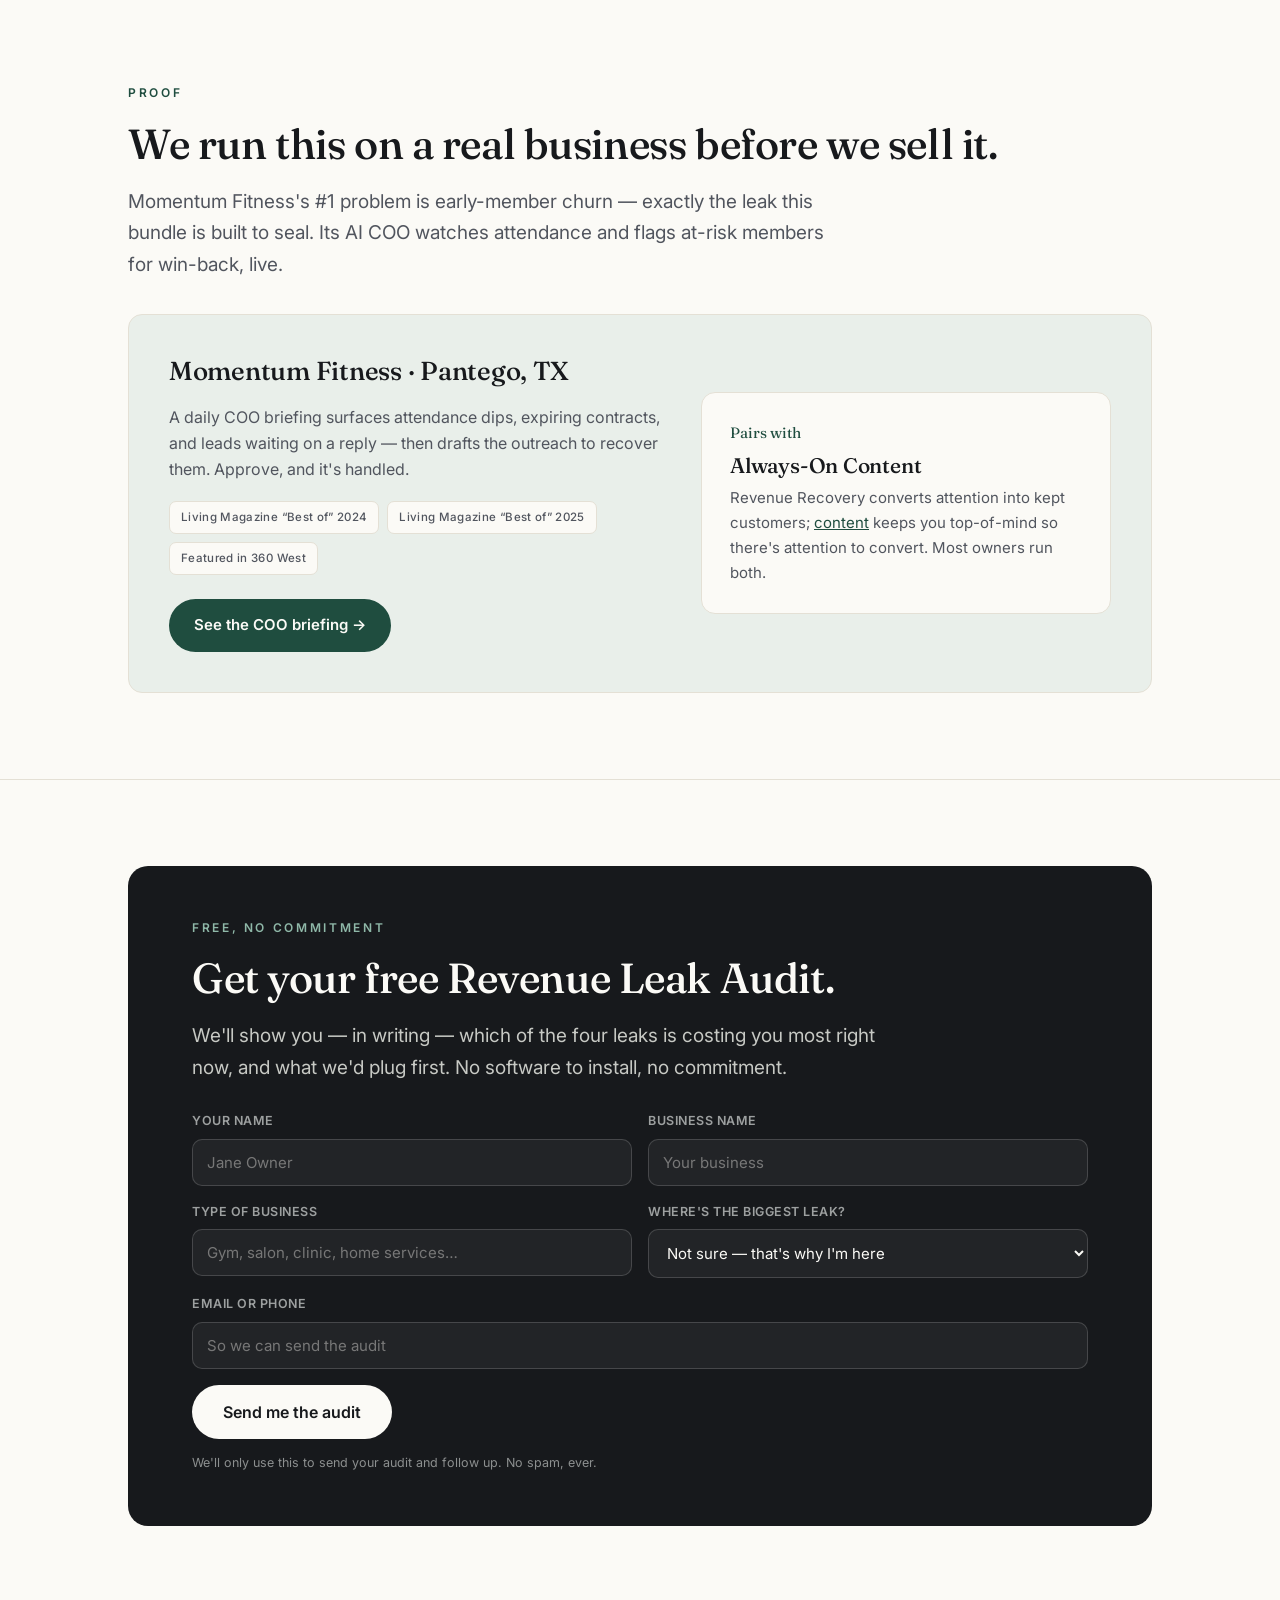
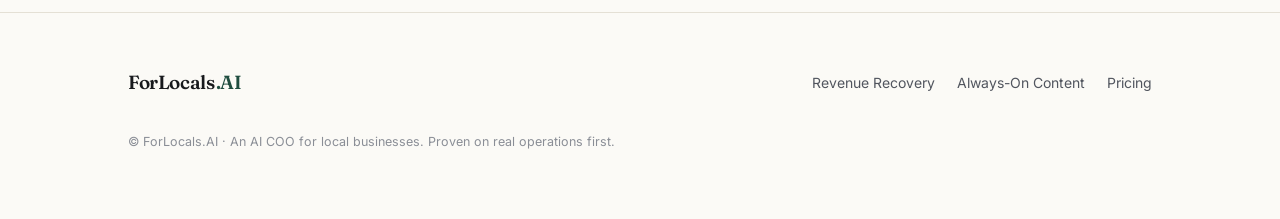
==== commit 11a0f7d5: "[homebase] De-link team homebase from marketing + add Clients/Prospects tabs - Remove the 'Team home" ====
--- a/revenue/index.html
+++ b/revenue/index.html
@@ -230,7 +230,6 @@
       <a href="/revenue/">Revenue Recovery</a>
       <a href="/social/">Always-On Content</a>
       <a href="/#pricing">Pricing</a>
-      <a href="/homebase.html">Team homebase</a>
     </div>
     <p class="footer-fine">© ForLocals.AI · An AI COO for local businesses. Proven on real operations first.</p>
   </div>
